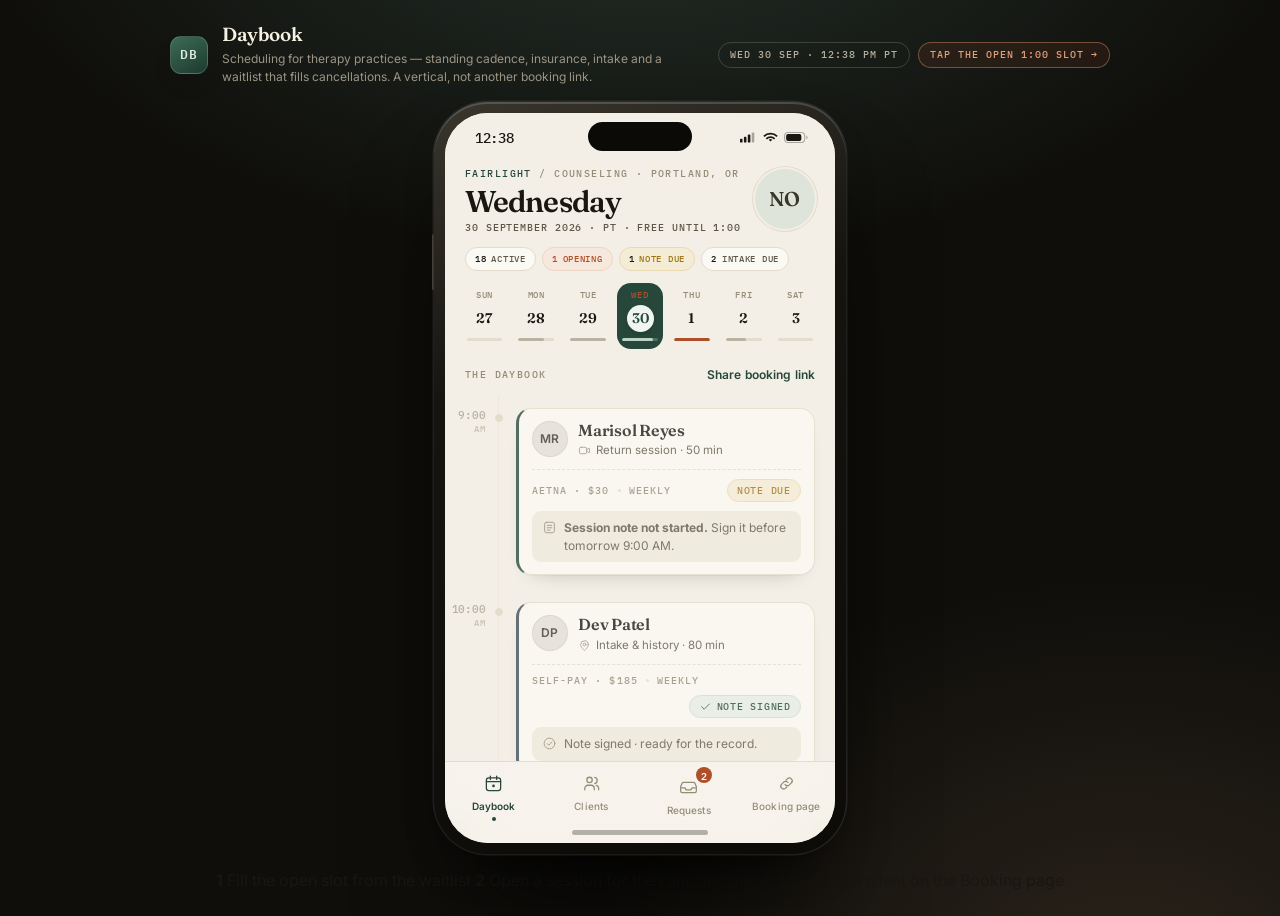
==== index.html @ b513151e "Daybook — appointment scheduling for therapy practices Vertical scheduling app for a single therapy " ====
<!DOCTYPE html>
<html lang="en">
<head>
<meta charset="utf-8">
<meta name="viewport" content="width=device-width, initial-scale=1, viewport-fit=cover">
<meta name="description" content="Daybook — appointment scheduling built for therapy practices. Standing cadence, insurance verification, intake forms and waitlist filling, not a generic booking link.">
<meta name="theme-color" content="#12110D">
<title>Daybook — scheduling for therapy practices</title>
<link rel="preconnect" href="https://fonts.googleapis.com">
<link rel="preconnect" href="https://fonts.gstatic.com" crossorigin>
<link href="https://fonts.googleapis.com/css2?family=Fraunces:ital,opsz,wght@0,9..144,400..700;1,9..144,400..600&family=Inter:wght@400;500;600&family=IBM+Plex+Mono:wght@400;500&display=swap" rel="stylesheet">
<link rel="stylesheet" href="css/styles.css?v=1">
</head>
<body>

<main class="stage">

  <header class="stage-head">
    <div class="brand">
      <div class="stage-mark">DB</div>
      <div class="brand-t">
        <b>Daybook</b>
        <em>Scheduling for therapy practices — standing cadence, insurance, intake and a waitlist that fills cancellations. A vertical, not another booking link.</em>
      </div>
    </div>
    <div class="stage-links">
      <span class="stage-tag">Wed 30 Sep · 12:38 PM PT</span>
      <span class="stage-tag stage-tag--accent">Tap the open 1:00 slot →</span>
    </div>
  </header>

  <div class="phone-wrap">
    <div class="phone">
      <div class="phone-screen">

        <div class="statusbar">
          <span class="sb-time">12:38</span>
          <span class="sb-notch" aria-hidden="true"></span>
          <span class="sb-icons" aria-hidden="true">
            <svg viewBox="0 0 20 12" width="17" height="11"><rect x="0" y="7.5" width="3" height="4.5" rx="1"/><rect x="4.6" y="5.2" width="3" height="6.8" rx="1"/><rect x="9.2" y="2.6" width="3" height="9.4" rx="1"/><rect x="13.8" y="0" width="3" height="12" rx="1" opacity=".35"/></svg>
            <svg viewBox="0 0 16 12" width="15" height="11"><path d="M8 10.4 6.1 8.5a2.7 2.7 0 0 1 3.8 0zM8 6.6a5.3 5.3 0 0 0-3.8 1.6L2.8 6.8a7.4 7.4 0 0 1 10.4 0l-1.4 1.4A5.3 5.3 0 0 0 8 6.6M8 2.8a9.1 9.1 0 0 0-6.5 2.7L.1 4.1a11.2 11.2 0 0 1 15.8 0l-1.4 1.4A9.1 9.1 0 0 0 8 2.8"/></svg>
            <svg viewBox="0 0 27 12" width="25" height="11"><rect x="0.5" y="0.5" width="22" height="11" rx="3.4" fill="none" stroke="currentColor" stroke-opacity=".4"/><rect x="2.2" y="2.2" width="16.6" height="7.6" rx="2.1"/><path d="M24.4 4.2v3.6a2 2 0 0 0 0-3.6" opacity=".45"/></svg>
          </span>
        </div>

        <div class="viewport" id="viewport" aria-live="polite"></div>

        <nav class="tabbar" id="tabbar" aria-label="Main">
          <button class="tab" data-tab="today" type="button">
            <span class="tab-ic"></span><span class="tab-lb">Daybook</span><span class="tab-dot"></span>
          </button>
          <button class="tab" data-tab="clients" type="button">
            <span class="tab-ic"></span><span class="tab-lb">Clients</span><span class="tab-dot"></span>
          </button>
          <button class="tab" data-tab="requests" type="button">
            <span class="tab-ic"></span><span class="tab-lb">Requests</span><span class="tab-badge">2</span>
          </button>
          <button class="tab" data-tab="booking" type="button">
            <span class="tab-ic"></span><span class="tab-lb">Booking page</span><span class="tab-dot"></span>
          </button>
        </nav>

        <div class="sheet-layer" id="sheetLayer" hidden>
          <div class="scrim" data-act="close-sheet"></div>
          <div class="sheet" id="sheet" role="dialog" aria-modal="true"></div>
        </div>

        <div class="toast" id="toast" hidden></div>
        <div class="home-indicator" aria-hidden="true"></div>

      </div>
    </div>
  </div>

  <footer class="stage-foot">
    <span class="foot-hint"><b>1</b> Fill the open slot from the waitlist</span>
    <span class="foot-hint"><b>2</b> Open a session for the clinical context</span>
    <span class="foot-hint"><b>3</b> Book as a client on the Booking page</span>
  </footer>

</main>

<script src="js/ui.js?v=1"></script>
<script src="js/data.js?v=1"></script>
<script src="js/screens-schedule.js?v=1"></script>
<script src="js/screens-people.js?v=1"></script>
<script src="js/screens-booking.js?v=1"></script>
<script src="js/app.js?v=1"></script>
</body>
</html>
---- css/styles.css ----
/* ============================================================
   DAYBOOK — scheduling for therapy practices
   Design system: warm paper, ink, pine, clay.
   ============================================================ */

/* ---------- 1. tokens ---------- */
:root{
  --paper:#F3EFE6;
  --paper-2:#EEE9DD;
  --card:#FBF9F4;
  --card-2:#F7F4EC;
  --ink:#191712;
  --ink-2:#5C5747;
  --ink-3:#948C77;
  --line:#E3DCCC;
  --line-2:#EDE8DB;

  --pine:#26473A;
  --pine-2:#35604D;
  --pine-soft:#E5EDE7;
  --clay:#AF4F2A;
  --clay-soft:#F7E8DE;
  --gold:#9E7519;
  --gold-soft:#F5ECD5;
  --rose:#8E3A3A;
  --rose-soft:#F6E5E1;
  --slate:#3C4C57;
  --slate-soft:#E6EAEC;

  --f-display:'Fraunces','Iowan Old Style',Georgia,'Times New Roman',serif;
  --f-ui:'Inter',-apple-system,BlinkMacSystemFont,'Segoe UI',Roboto,sans-serif;
  --f-mono:'IBM Plex Mono',ui-monospace,SFMono-Regular,Menlo,monospace;

  --sh-card:0 1px 0 rgba(25,23,18,.03), 0 10px 22px -18px rgba(25,23,18,.55);
  --sh-pop:0 18px 44px -20px rgba(15,14,10,.55);
  --easing:cubic-bezier(.32,.72,0,1);
}

*,*::before,*::after{box-sizing:border-box}
html,body{margin:0;padding:0}
body{
  font-family:var(--f-ui);
  background:
    radial-gradient(1100px 620px at 50% -14%, #243029 0%, rgba(36,48,41,0) 62%),
    radial-gradient(900px 700px at 88% 108%, #2a231a 0%, rgba(42,35,26,0) 60%),
    #0F0E0B;
  color:var(--ink);
  -webkit-font-smoothing:antialiased;
  text-rendering:optimizeLegibility;
}
button{font-family:inherit;border:0;background:none;padding:0;color:inherit;cursor:pointer}
input,textarea,select{font-family:inherit;color:inherit}
h1,h2,h3,h4,p{margin:0}
ul{margin:0;padding:0;list-style:none}
::selection{background:rgba(38,71,58,.2)}

/* ---------- 2. stage & device ---------- */
.stage{
  min-height:100vh;
  display:flex;flex-direction:column;align-items:center;
  gap:16px;padding:24px 20px 26px;
}
.stage-head{
  width:100%;max-width:940px;display:flex;align-items:center;
  justify-content:space-between;gap:24px;color:#EDE6D6;
}
.brand{display:flex;align-items:center;gap:14px;min-width:0}
.stage-mark{
  width:38px;height:38px;flex:0 0 38px;border-radius:11px;
  background:linear-gradient(150deg,#3C6B57,#1D3A2E);
  border:1px solid rgba(255,255,255,.14);
  display:grid;place-items:center;
  font:600 13px/1 var(--f-mono);letter-spacing:.06em;color:#DCEAE1;
  box-shadow:0 12px 26px -14px rgba(0,0,0,.9);
}
.brand-t{min-width:0}
.brand-t b{
  display:block;font:600 19px/1.15 var(--f-display);letter-spacing:-.02em;
  font-variation-settings:'SOFT' 0,'WONK' 1;color:#F7F1E2;
}
.brand-t em{
  display:block;margin-top:4px;font:400 12px/1.5 var(--f-ui);font-style:normal;
  color:#9C9585;max-width:600px;
}
.stage-links{display:flex;gap:8px;flex-wrap:wrap;justify-content:flex-end;flex:0 0 auto}
.stage-tag{
  font:500 10px/1 var(--f-mono);letter-spacing:.1em;text-transform:uppercase;
  padding:7px 11px;border-radius:999px;border:1px solid rgba(237,230,214,.18);color:#B7AF9E;
}
.stage-tag--accent{border-color:rgba(214,142,96,.45);color:#E0A07A;background:rgba(175,79,42,.12)}

.phone-wrap{display:flex;justify-content:center}
.phone{
  --h:clamp(480px, calc(100dvh - 148px), 858px);
  width:412px;height:var(--h);
  padding:11px;border-radius:54px;
  background:linear-gradient(160deg,#3A362E 0%,#15140F 34%,#0C0B08 100%);
  box-shadow:
    0 0 0 1.5px rgba(255,255,255,.09),
    0 2px 0 rgba(255,255,255,.16) inset,
    0 70px 120px -46px rgba(0,0,0,.95),
    0 26px 50px -30px rgba(0,0,0,.8);
  position:relative;
}
.phone::after{
  content:"";position:absolute;left:-2px;top:132px;width:3px;height:56px;
  border-radius:3px;background:linear-gradient(90deg,#4A463C,#211F19);
}
.phone-screen{
  position:relative;width:100%;height:100%;
  border-radius:43px;overflow:hidden;
  background:var(--paper);
  display:flex;flex-direction:column;
  isolation:isolate;
}

/* status bar */
.statusbar{
  position:relative;height:46px;flex:0 0 46px;
  display:flex;align-items:center;justify-content:space-between;
  padding:0 26px 0 30px;background:var(--paper);z-index:40;
}
.sb-time{font:500 14px/1 var(--f-mono);letter-spacing:-.02em;color:var(--ink);padding-top:4px}
.sb-notch{position:absolute;top:9px;left:50%;transform:translateX(-50%);width:104px;height:29px;border-radius:999px;background:#0B0A07}
.sb-icons{display:flex;align-items:center;gap:6px;padding-top:4px;color:var(--ink)}
.sb-icons svg{fill:currentColor}

.home-indicator{
  position:absolute;bottom:8px;left:50%;transform:translateX(-50%);
  width:136px;height:5px;border-radius:99px;background:rgba(25,23,18,.3);z-index:70;pointer-events:none;
}

/* ---------- 3. screen system ---------- */
.viewport{position:relative;flex:1;overflow:hidden;background:var(--paper)}
.screen{
  position:absolute;inset:0;display:flex;flex-direction:column;
  background:var(--paper);
  transition:transform .44s var(--easing), opacity .44s var(--easing);
  will-change:transform;
}
.screen::after{
  content:"";position:absolute;inset:0;background:#121009;opacity:0;
  transition:opacity .44s var(--easing);pointer-events:none;
}
.screen.is-entering{transform:translateX(100%)}
.screen.is-behind{transform:translateX(-24%)}
.screen.is-behind::after{opacity:.16}
.screen.is-leaving{transform:translateX(100%)}
.screen.is-tabin{animation:tabIn .34s var(--easing) both}
@keyframes tabIn{from{opacity:0;transform:translateY(9px) scale(.994)}to{opacity:1;transform:none}}

.scr-body{
  flex:1;overflow-y:auto;overflow-x:hidden;
  -webkit-overflow-scrolling:touch;scrollbar-width:none;
  padding-bottom:26px;
}
.scr-body::-webkit-scrollbar{display:none}

/* top bars */
.scr-nav{
  flex:0 0 auto;height:50px;display:flex;align-items:center;gap:2px;
  padding:0 14px 0 6px;background:var(--paper);border-bottom:1px solid transparent;z-index:12;
}
.scr-nav.is-ruled{border-bottom-color:var(--line-2)}
.back-btn{display:flex;align-items:center;gap:3px;height:38px;padding:0 8px 0 4px;border-radius:10px;color:var(--pine);font-size:14.5px;font-weight:500}
.back-btn:active{background:rgba(38,71,58,.08)}
.scr-nav h2{font:600 15px/1 var(--f-display);letter-spacing:-.01em}
.scr-nav .nav-actions{margin-left:auto}
.nav-actions{display:flex;gap:6px;align-items:center;flex:0 0 auto}
.icon-btn{
  width:34px;height:34px;border-radius:11px;display:grid;place-items:center;
  background:var(--card);border:1px solid var(--line);color:var(--ink-2);
}
.icon-btn:active{transform:scale(.94);background:var(--paper-2)}

.scr-topbar{
  flex:0 0 auto;padding:8px 20px 12px;background:var(--paper);
  display:flex;align-items:flex-end;justify-content:space-between;gap:10px;z-index:12;
}
.scr-topbar h2{font:600 27px/1.05 var(--f-display);letter-spacing:-.025em}
.scr-topbar .sub{margin-top:5px;font:500 10px/1 var(--f-mono);letter-spacing:.13em;text-transform:uppercase;color:var(--ink-3)}

/* ---------- 4. primitives ---------- */
.ic{width:19px;height:19px;flex:0 0 auto;display:block}
.ic-sm{width:15px;height:15px}
.ic-xs{width:13px;height:13px}
.ic-lg{width:24px;height:24px}

.micro{font:500 9.5px/1.4 var(--f-mono);letter-spacing:.11em;text-transform:uppercase;color:var(--ink-3)}
.label{font:500 10px/1 var(--f-mono);letter-spacing:.14em;text-transform:uppercase;color:var(--ink-3)}
.muted{color:var(--ink-2)}
.tnum{font-variant-numeric:tabular-nums}
.sec-head{
  display:flex;align-items:center;justify-content:space-between;gap:10px;
  padding:18px 20px 8px;
}
.sec-head .link{font:600 12px/1 var(--f-ui);color:var(--pine);letter-spacing:.01em}
.rule{height:1px;background:var(--line-2);margin:0 20px}

.chip{
  display:inline-flex;align-items:center;gap:5px;height:23px;padding:0 9px;
  border-radius:999px;border:1px solid var(--line);background:var(--card);
  font:500 9.5px/1 var(--f-mono);letter-spacing:.08em;text-transform:uppercase;color:var(--ink-2);
  white-space:nowrap;
}
.chip--ok{background:var(--pine-soft);border-color:#CFDDD3;color:var(--pine)}
.chip--warn{background:var(--gold-soft);border-color:#E8DAB1;color:var(--gold)}
.chip--alert{background:var(--clay-soft);border-color:#EED6C7;color:var(--clay)}
.chip--rose{background:var(--rose-soft);border-color:#EED3CE;color:var(--rose)}
.chip--live{background:var(--pine);border-color:var(--pine);color:#EAF3ED}
.chip .dot{width:5px;height:5px;border-radius:50%;background:currentColor}

.btn{
  display:inline-flex;align-items:center;justify-content:center;gap:7px;
  height:46px;padding:0 18px;border-radius:14px;
  font:600 14.5px/1 var(--f-ui);letter-spacing:-.005em;
  transition:transform .16s ease, background .18s ease, box-shadow .18s ease;
}
.btn:active{transform:scale(.975)}
.btn--primary{background:var(--pine);color:#F2F6F3;box-shadow:0 10px 22px -14px rgba(38,71,58,.9), inset 0 1px 0 rgba(255,255,255,.13)}
.btn--primary:active{background:#1F3B30}
.btn--clay{background:var(--clay);color:#FCF1EA;box-shadow:0 10px 22px -14px rgba(175,79,42,.9)}
.btn--soft{background:var(--card);color:var(--ink);border:1px solid var(--line);box-shadow:var(--sh-card)}
.btn--ghost{background:transparent;color:var(--pine);border:1px solid #CDD8CF}
.btn--quiet{background:var(--paper-2);color:var(--ink-2)}
.btn--sm{height:38px;padding:0 14px;border-radius:11px;font-size:13px}
.btn--xs{height:32px;padding:0 12px;border-radius:9px;font-size:12px;letter-spacing:0}
.btn--block{display:flex;width:100%}
.btn[disabled]{opacity:.42;pointer-events:none}
.btn .spin{width:15px;height:15px;border-radius:50%;border:2px solid rgba(255,255,255,.35);border-top-color:#fff;animation:spin .7s linear infinite}
@keyframes spin{to{transform:rotate(360deg)}}

.ava{
  flex:0 0 auto;display:grid;place-items:center;border-radius:50%;
  width:36px;height:36px;background:var(--tone,#E4E0D2);color:#3A362A;
  font:600 12px/1 var(--f-ui);letter-spacing:.02em;
  box-shadow:inset 0 0 0 1px rgba(25,23,18,.07);
}
.ava--sm{width:30px;height:30px;font-size:10.5px}
.ava--lg{width:60px;height:60px;font-size:20px;font-family:var(--f-display);font-weight:600}
.ava--xl{width:74px;height:74px;font-size:25px;font-family:var(--f-display);font-weight:600}

.group{
  background:var(--card);border:1px solid var(--line);border-radius:17px;
  overflow:hidden;box-shadow:var(--sh-card);
}
.group--inset{margin:0 20px}
.grow{
  display:flex;align-items:center;gap:12px;padding:13px 15px;min-height:52px;
  border-top:1px solid var(--line-2);text-align:left;width:100%;
}
.grow:first-child{border-top:0}
.grow .gk{font-size:13.5px;color:var(--ink-2);flex:1}
.grow .gv{font-size:13.5px;font-weight:500;color:var(--ink);text-align:right}
.grow .gv .s{display:block;font:400 11px/1.5 var(--f-ui);color:var(--ink-3);font-weight:400}
.grow:active{background:var(--paper-2)}
.grow .chev{color:var(--ink-3)}

.statgrid{display:grid;grid-template-columns:repeat(4,1fr);gap:1px;background:var(--line-2);border:1px solid var(--line);border-radius:15px;overflow:hidden;margin:0 20px}
.stat{background:var(--card);padding:11px 9px 12px;text-align:center}
.stat .k{font:500 8.5px/1 var(--f-mono);letter-spacing:.1em;text-transform:uppercase;color:var(--ink-3)}
.stat .v{margin-top:7px;font:600 15.5px/1.1 var(--f-display);letter-spacing:-.01em}
.stat .v small{font-size:11px;font-family:var(--f-ui);font-weight:500;color:var(--ink-2)}

.flag{
  display:flex;gap:9px;align-items:flex-start;padding:11px 13px;border-radius:13px;
  font-size:12.5px;line-height:1.45;margin:0 20px 8px;
}
.flag b{font-weight:600}
.flag .ic{margin-top:1px}
.flag--rose{background:var(--rose-soft);color:#6F2E2E;border:1px solid #EED3CE}
.flag--clay{background:var(--clay-soft);color:#7E3A1F;border:1px solid #EFD9CB}
.flag--gold{background:var(--gold-soft);color:#6F5211;border:1px solid #EADFBB}
.flag--pine{background:var(--pine-soft);color:#22412F;border:1px solid #D0DED4}
.flag--slate{background:var(--slate-soft);color:#33424C;border:1px solid #D6DEE2}

.tag{
  display:inline-flex;align-items:center;height:26px;padding:0 11px;border-radius:8px;
  background:var(--paper-2);border:1px solid var(--line-2);
  font-size:12px;color:var(--ink-2);font-weight:500;
}
.tags{display:flex;flex-wrap:wrap;gap:7px;padding:0 20px}

.seg{display:flex;gap:3px;padding:3px;background:var(--paper-2);border:1px solid var(--line);border-radius:13px;margin:0 20px}
.seg button{
  flex:1;height:33px;border-radius:10px;font-size:12.5px;font-weight:600;color:var(--ink-3);
  transition:all .2s ease;display:flex;align-items:center;justify-content:center;gap:6px;
}
.seg button.on{background:var(--card);color:var(--ink);box-shadow:0 2px 6px -3px rgba(25,23,18,.35)}
.seg .n{font:500 9.5px/1 var(--f-mono);opacity:.7}

.filters{display:flex;gap:7px;padding:14px 20px 4px;overflow-x:auto;scrollbar-width:none}
.filters::-webkit-scrollbar{display:none}
.fchip{
  flex:0 0 auto;height:32px;padding:0 13px;border-radius:999px;
  border:1px solid var(--line);background:var(--card);
  font-size:12.5px;font-weight:500;color:var(--ink-2);display:flex;align-items:center;gap:6px;
  transition:all .18s ease;
}
.fchip .n{font:500 9.5px/1 var(--f-mono);color:var(--ink-3)}
.fchip.on{background:var(--pine);border-color:var(--pine);color:#EEF4F0;box-shadow:0 8px 16px -12px rgba(38,71,58,.9)}
.fchip.on .n{color:rgba(238,244,240,.72)}

.stg{animation:riseIn .55s cubic-bezier(.2,.72,.3,1) both;animation-delay:calc(var(--i,0) * 55ms)}
@keyframes riseIn{from{opacity:0;transform:translateY(12px)}to{opacity:1;transform:none}}

.empty{padding:40px 34px;text-align:center;color:var(--ink-3)}
.empty .ic{width:26px;height:26px;margin:0 auto 12px;color:var(--line)}
.empty p{font-size:13px;line-height:1.6}

/* ---------- 5. today ---------- */
.sticky-top{position:sticky;top:0;z-index:9;background:linear-gradient(var(--paper) 76%, rgba(243,239,230,0));padding-bottom:6px}
.mast{padding:10px 20px 2px;display:flex;align-items:flex-start;justify-content:space-between;gap:12px}
.mast-practice{font:500 9.5px/1 var(--f-mono);letter-spacing:.15em;text-transform:uppercase;color:var(--ink-3)}
.mast-practice b{color:var(--pine);font-weight:500}
.mast h1{
  margin-top:8px;font:600 30px/1 var(--f-display);letter-spacing:-.03em;
  font-variation-settings:'SOFT' 0,'WONK' 1;
}
.mast .date{margin-top:6px;font:500 10px/1 var(--f-mono);letter-spacing:.09em;color:var(--ink-2);text-transform:uppercase}
.mast-right{display:flex;flex-direction:column;align-items:flex-end;gap:9px}
.mast-right .ava{box-shadow:0 0 0 2px var(--paper),0 0 0 3px var(--line)}

.metrics{display:flex;gap:6px;padding:12px 20px 0;flex-wrap:wrap}
.metric{
  display:flex;align-items:center;gap:5px;height:24px;padding:0 9px;border-radius:999px;
  background:var(--card);border:1px solid var(--line);
  font:500 9px/1 var(--f-mono);letter-spacing:.08em;text-transform:uppercase;color:var(--ink-2);
}
.metric b{font-weight:500;color:var(--ink)}
.metric--open{background:var(--clay-soft);border-color:#EED6C7;color:var(--clay)}
.metric--open b{color:var(--clay)}
.metric--due{background:var(--gold-soft);border-color:#E8DAB1;color:var(--gold)}

.week{display:flex;gap:5px;padding:12px 16px 2px}
.day{
  flex:1;display:flex;flex-direction:column;align-items:center;gap:6px;
  padding:7px 0 8px;border-radius:14px;transition:background .2s ease;
}
.day .dw{font:500 9px/1 var(--f-mono);letter-spacing:.08em;color:var(--ink-3);text-transform:uppercase}
.day .dn{
  width:27px;height:27px;border-radius:50%;display:grid;place-items:center;
  font:600 14px/1 var(--f-display);color:var(--ink);
}
.day .load{width:76%;height:3px;border-radius:9px;background:var(--line);overflow:hidden}
.day .load i{display:block;height:100%;border-radius:9px;background:#B9B2A0}
.day.on{background:var(--pine)}
.day.on .dw{color:rgba(232,241,236,.68)}
.day.on .dn{background:#F0F5F1;color:var(--pine);box-shadow:0 4px 10px -6px rgba(0,0,0,.6)}
.day.on .load{background:rgba(255,255,255,.2)}
.day.on .load i{background:#BBD3C4}
.day.today .dw{color:var(--clay)}
.day.today:not(.on) .dn{color:var(--clay)}
.day.full .load i{background:var(--clay)}

.tl{padding:6px 0 0}
.tl-row{display:grid;grid-template-columns:53px 1fr}
.tl-t{
  padding:14px 12px 0 0;text-align:right;
  font:500 11px/1.1 var(--f-mono);color:var(--ink-3);letter-spacing:-.01em;
  font-variant-numeric:tabular-nums;
}
.tl-t .mer{display:block;font-size:8.5px;letter-spacing:.1em;opacity:.72;margin-top:3px}
.tl-c{
  position:relative;padding:13px 20px 0 17px;border-left:1px solid var(--line-2);
}
.tl-c::before{
  content:"";position:absolute;left:-4.5px;top:19px;width:8px;height:8px;border-radius:50%;
  background:var(--paper);border:1.5px solid var(--line);
}
.tl-row.is-past .tl-c::before{background:var(--line)}
.tl-row.is-past .tl-t{opacity:.62}

.tl-row.is-now{position:relative}
.tl-row.is-now .tl-c{border-left-color:#E2C3B1;padding-top:14px}
.tl-row.is-now .tl-c::before{
  left:-5.5px;top:16px;width:10px;height:10px;background:var(--clay);border-color:var(--clay);
  animation:nowPulse 2.4s ease-out infinite;
}
@keyframes nowPulse{0%{box-shadow:0 0 0 0 rgba(175,79,42,.55)}70%{box-shadow:0 0 0 8px rgba(175,79,42,0)}100%{box-shadow:0 0 0 0 rgba(175,79,42,0)}}
.nowline{display:flex;align-items:center;gap:8px;margin-bottom:12px}
.nowline .nl{font:500 9.5px/1 var(--f-mono);letter-spacing:.14em;color:var(--clay)}
.nowline .bar{flex:1;height:1.5px;background:linear-gradient(90deg,#E2C3B1,rgba(226,195,177,.15));border-radius:2px}

/* session card */
.scard{
  position:relative;display:block;width:100%;text-align:left;
  background:var(--card);border:1px solid var(--line);border-left:3px solid var(--edge,var(--pine));
  border-radius:15px;padding:12px 13px 12px 13px;box-shadow:var(--sh-card);
  transition:transform .18s ease, box-shadow .18s ease;
  margin-bottom:14px;
}
.scard:active{transform:scale(.985);box-shadow:0 6px 16px -14px rgba(25,23,18,.7)}
.scard-top{display:flex;align-items:flex-start;gap:10px}
.scard-id{flex:1;min-width:0}
.scard-id h4{font:600 16px/1.15 var(--f-display);letter-spacing:-.015em}
.scard-id p{margin-top:4px;font-size:11.5px;color:var(--ink-2);line-height:1.35;display:flex;align-items:center;gap:5px}
.scard-id p .ic{color:var(--ink-3);flex:0 0 auto}
.scard-foot{
  display:flex;align-items:center;gap:8px;flex-wrap:wrap;
  margin-top:11px;padding-top:9px;border-top:1px dashed var(--line);
}
.scard-foot .sep{width:3px;height:3px;border-radius:50%;background:var(--line)}
.scard-note{
  display:flex;gap:7px;align-items:flex-start;margin-top:9px;padding:8px 10px;
  background:var(--paper-2);border-radius:9px;
  font-size:12px;line-height:1.45;color:var(--ink-2);
}
.scard-note .ic{color:var(--ink-3);margin-top:1px}
.scard.is-done{opacity:.78}
.scard.is-done .ava{filter:saturate(.55)}
.scard.is-live{border-left-color:var(--pine);background:linear-gradient(180deg,#F1F6F2,var(--card) 46%)}
.scard.is-noshow{border-left-color:var(--clay);background:var(--clay-soft)}

.blockrow{
  display:flex;align-items:center;gap:9px;padding:9px 13px;border-radius:12px;
  background:repeating-linear-gradient(-45deg,var(--paper-2),var(--paper-2) 7px,#E9E3D5 7px,#E9E3D5 8px);
  border:1px solid var(--line-2);color:var(--ink-2);margin-bottom:14px;
}
.blockrow .ic{color:var(--ink-3)}
.blockrow span{font-size:12px}
.blockrow .micro{margin-left:auto}

/* open slot */
.slot{
  position:relative;width:100%;text-align:left;border-radius:15px;margin-bottom:14px;
  border:1.6px dashed #DDBBA6;background:linear-gradient(180deg,#FBF1EA,#F8EDE5);
  padding:13px 14px 14px;transition:transform .18s ease;
}
.slot:active{transform:scale(.985)}
.slot-h{display:flex;align-items:center;justify-content:space-between;gap:10px}
.slot-h .t{font:600 17px/1 var(--f-display);letter-spacing:-.02em;color:var(--clay)}
.slot-h .micro{color:#B07A5C}
.slot-meta{margin-top:6px;font-size:11.5px;color:var(--ink-2)}
.slot-cta{
  margin-top:11px;display:flex;align-items:center;gap:8px;width:100%;height:40px;
  border-radius:11px;background:var(--clay);color:#FCF1EA;justify-content:center;
  font:600 13px/1 var(--f-ui);
}
.slot-cta:active{transform:scale(.985);background:#9C471F}
.slot-cta .n{
  font:500 9.5px/1 var(--f-mono);background:rgba(255,255,255,.22);
  padding:4px 6px;border-radius:6px;letter-spacing:.06em;
}
.slot--filled{border-style:solid;border-color:#CFDDD3;background:var(--pine-soft)}
.just-filled{animation:fillFlash 1.15s cubic-bezier(.2,.8,.3,1) both}
@keyframes fillFlash{
  0%{background:#F7E8DE;transform:scale(.97)}
  38%{transform:scale(1.014)}
  100%{background:#E5EDE7}
}
.stamp{
  position:absolute;right:11px;top:11px;
  font:500 9px/1 var(--f-mono);letter-spacing:.12em;text-transform:uppercase;
  color:var(--pine);border:1.5px solid var(--pine);border-radius:7px;padding:5px 7px;
  transform:rotate(-9deg);animation:stampIn .5s .25s cubic-bezier(.2,1.5,.4,1) both;
}
@keyframes stampIn{from{opacity:0;transform:rotate(-24deg) scale(1.7)}to{opacity:1;transform:rotate(-9deg) scale(1)}}

.dayfoot{margin:8px 20px 0;padding:14px 0 4px;border-top:1px solid var(--line-2);display:flex;flex-direction:column;gap:9px}
.dayfoot .r{display:flex;align-items:center;gap:9px;font-size:12px;color:var(--ink-2)}
.dayfoot .r .ic{color:var(--ink-3)}
.dayfoot .r b{font-weight:600;color:var(--ink)}

/* ---------- 6. detail screens ---------- */
.dhead{padding:6px 20px 18px;display:flex;gap:15px;align-items:center}
.dhead .who h3{font:600 24px/1.05 var(--f-display);letter-spacing:-.025em}
.dhead .who .sub{margin-top:6px;font-size:12.5px;color:var(--ink-2)}
.dhead .who .pron{font:500 9.5px/1 var(--f-mono);letter-spacing:.1em;color:var(--ink-3);text-transform:uppercase}

.prepcard{
  margin:2px 20px 16px;padding:14px 15px;border-radius:15px;
  background:linear-gradient(160deg,#F6F1E2,#F2ECDB);border:1px solid #E7DFC9;
  box-shadow:var(--sh-card);
}
.prepcard .label{color:#9A8E63}
.prepcard p{margin-top:9px;font:italic 400 14.5px/1.5 var(--f-display);color:#4A452F;letter-spacing:-.005em}
.prepcard .by{margin-top:10px;font:500 9.5px/1 var(--f-mono);letter-spacing:.1em;text-transform:uppercase;color:#A99C6F}

.docrow .st{display:flex;align-items:center;gap:7px;font-size:12.5px;font-weight:500}
.docrow .st.ok{color:var(--pine)}
.docrow .st.due{color:var(--clay)}
.docrow .st.wait{color:var(--gold)}

.hist{padding:0 20px}
.hist li{display:flex;gap:12px;padding:11px 0;border-top:1px solid var(--line-2)}
.hist li:first-child{border-top:0}
.hist .hd{font:500 10.5px/1.4 var(--f-mono);color:var(--ink-3);width:52px;flex:0 0 52px;padding-top:2px;letter-spacing:.03em}
.hist .bd p{font-size:13px;line-height:1.5;color:var(--ink)}
.hist .bd .m{margin-top:4px;font-size:11.5px;color:var(--ink-3)}

.notebox{margin:0 20px;border:1px solid var(--line);border-radius:15px;background:var(--card);overflow:hidden;box-shadow:var(--sh-card)}
.notebox .nf{padding:12px 14px;border-top:1px solid var(--line-2)}
.notebox .nf:first-child{border-top:0}
.notebox .nf .label{margin-bottom:7px;display:block}
.notebox .nf textarea{
  width:100%;border:0;background:transparent;resize:none;font:400 13px/1.55 var(--f-ui);
  color:var(--ink);outline:none;min-height:44px;
}
.notebox .nf textarea::placeholder{color:#B3AC98}
.notestate{display:flex;align-items:center;gap:8px;padding:11px 15px;background:var(--pine-soft);border-top:1px solid #D5E1D8;font-size:12.5px;color:var(--pine);font-weight:500}

.actionbar{display:flex;gap:9px;padding:18px 20px 4px}
.actionbar .btn{flex:1}
.stack-actions{display:flex;flex-direction:column;gap:9px;padding:16px 20px 6px}

/* ---------- 7. lists / requests / waitlist ---------- */
.listrow{
  display:flex;align-items:center;gap:12px;width:100%;text-align:left;
  padding:12px 15px;border-top:1px solid var(--line-2);background:transparent;
}
.listrow:first-child{border-top:0}
.listrow:active{background:var(--paper-2)}
.listrow .lmain{flex:1;min-width:0}
.listrow .lmain h4{font:600 15.5px/1.2 var(--f-display);letter-spacing:-.015em}
.listrow .lmain p{margin-top:4px;font-size:11.5px;color:var(--ink-2);line-height:1.4;white-space:nowrap;overflow:hidden;text-overflow:ellipsis}
.listrow .lside{display:flex;flex-direction:column;align-items:flex-end;gap:6px;flex:0 0 auto}
.listrow .lside .d{font:500 10.5px/1 var(--f-mono);color:var(--ink-3);letter-spacing:.04em}
.sdot{width:7px;height:7px;border-radius:50%;background:var(--line);box-shadow:0 0 0 3px var(--card)}
.sdot--pine{background:#4E7F68}
.sdot--clay{background:var(--clay)}
.sdot--gold{background:var(--gold)}
.sdot--rose{background:var(--rose)}
.sdot--grey{background:#B4AD9A}

.reqcard{
  margin:0 20px 13px;background:var(--card);border:1px solid var(--line);border-radius:17px;
  padding:14px;box-shadow:var(--sh-card);
}
.reqcard .rh{display:flex;gap:11px;align-items:flex-start}
.reqcard .rh .who{flex:1;min-width:0}
.reqcard .rh h4{font:600 16.5px/1.15 var(--f-display);letter-spacing:-.02em}
.reqcard .rh .kind{margin-top:5px;font:500 9.5px/1.4 var(--f-mono);letter-spacing:.1em;text-transform:uppercase;color:var(--ink-3)}
.reqcard .ask{
  margin-top:12px;padding:11px 12px;border-radius:12px;background:var(--paper-2);
  border:1px solid var(--line-2);font-size:13px;line-height:1.45;color:var(--ink);
}
.reqcard .ask b{font-weight:600}
.reqcard .facts{display:flex;flex-wrap:wrap;gap:6px;margin-top:11px}
.reqcard .ractions{display:flex;gap:8px;margin-top:13px}
.reqcard .ractions .btn{flex:1}
.reqcard.is-done{background:var(--pine-soft);border-color:#CFDDD3}
.reqcard.is-sent{background:var(--gold-soft);border-color:#E8DAB1}
.reqcard .doneline{display:flex;align-items:center;gap:9px;padding:6px 0 2px;font-size:13.5px;font-weight:600;color:var(--pine)}

.matchcard{
  position:relative;margin:0 20px 13px;background:var(--card);border:1px solid var(--line);
  border-radius:17px;padding:14px;box-shadow:var(--sh-card);
}
.matchcard.is-top{border-color:#CFDDD3;background:linear-gradient(170deg,#F1F6F2,var(--card) 55%)}
.matchcard.is-out{opacity:.6;background:repeating-linear-gradient(-45deg,var(--card-2),var(--card-2) 8px,#F1EDE2 8px,#F1EDE2 9px)}
.matchcard .mh{display:flex;align-items:center;gap:12px}
.score{
  width:46px;height:46px;flex:0 0 46px;border-radius:50%;display:grid;place-items:center;
  background:conic-gradient(var(--pine) calc(var(--p)*1%), #E4DECF 0);
  position:relative;
}
.score::before{content:"";position:absolute;inset:4.5px;border-radius:50%;background:var(--card)}
.score span{position:relative;font:600 13.5px/1 var(--f-display);color:var(--pine)}
.matchcard.is-out .score{background:conic-gradient(#B4AD9A calc(var(--p)*1%), #E4DECF 0)}
.matchcard.is-out .score span{color:var(--ink-3)}
.matchcard .mh .who{flex:1;min-width:0}
.matchcard .mh h4{font:600 16.5px/1.15 var(--f-display);letter-spacing:-.02em}
.matchcard .mh .sub{margin-top:4px;font-size:11.5px;color:var(--ink-2)}
.crit{display:flex;flex-direction:column;gap:6px;margin-top:12px}
.crit .c{display:flex;align-items:center;gap:8px;font-size:12.5px;color:var(--ink-2)}
.crit .c .bx{
  width:16px;height:16px;border-radius:5px;display:grid;place-items:center;flex:0 0 16px;
  background:var(--pine-soft);color:var(--pine);
}
.crit .c.no .bx{background:var(--rose-soft);color:var(--rose)}
.crit .c.no{color:var(--ink-3)}
.crit .c b{font-weight:500;color:var(--ink)}
.crit .c.no b{color:var(--ink-3);text-decoration:line-through;text-decoration-color:rgba(142,58,58,.4)}
.matchcard .mact{display:flex;gap:8px;margin-top:13px}
.matchcard .mact .btn{flex:1}
.notfit{margin-top:12px;font-size:12px;line-height:1.5;color:var(--ink-3);display:flex;gap:8px}

.fillbanner{
  margin:0 20px 14px;padding:14px;border-radius:17px;
  background:linear-gradient(150deg,#F7E8DE,#F4E2D6);border:1.6px dashed #DDBBA6;
}
.fillbanner .fh{display:flex;align-items:center;gap:9px}
.fillbanner .fh .ic{color:var(--clay)}
.fillbanner .fh h4{font:600 16px/1.15 var(--f-display);letter-spacing:-.02em;color:#7E3A1F}
.fillbanner p{margin-top:7px;font-size:12.5px;line-height:1.5;color:#8A5138}
.fillbanner .btn{margin-top:12px}

/* ---------- 8. booking page ---------- */
.previewbar{padding:8px 20px 12px;background:var(--paper)}
.previewpill{
  display:flex;align-items:center;justify-content:center;gap:7px;
  font:500 9px/1 var(--f-mono);letter-spacing:.15em;text-transform:uppercase;color:var(--ink-3);
  margin-bottom:11px;
}
.previewpill::before,.previewpill::after{content:"";flex:1;height:1px;background:var(--line-2)}
.urlbar{
  display:flex;align-items:center;gap:9px;height:40px;padding:0 6px 0 13px;
  background:var(--card);border:1px solid var(--line);border-radius:13px;box-shadow:var(--sh-card);
}
.urlbar .u{flex:1;display:flex;align-items:center;gap:7px;font:400 12.5px/1 var(--f-mono);color:var(--ink-2);letter-spacing:-.02em;min-width:0}
.urlbar .u .ic{color:var(--pine)}
.urlbar .u span{overflow:hidden;text-overflow:ellipsis;white-space:nowrap}
.urlbar .icon-btn{width:32px;height:32px;border-radius:9px;background:var(--paper-2)}

.bpage{margin:0 16px;background:#FFFDFA;border:1px solid var(--line);border-radius:20px;overflow:hidden;box-shadow:var(--sh-pop)}
.bhero{position:relative;height:112px;background:linear-gradient(140deg,#3B5C4C,#26473A 60%,#1B352B);overflow:hidden}
.bhero img{width:100%;height:100%;object-fit:cover;display:block;opacity:.92}
.bhero::after{content:"";position:absolute;inset:0;background:linear-gradient(180deg,rgba(12,20,16,.15),rgba(12,20,16,.72))}
.bhero .bh{position:absolute;left:16px;right:16px;bottom:13px;z-index:2;color:#F4F1E6}
.bhero .bh .k{font:500 9px/1 var(--f-mono);letter-spacing:.16em;text-transform:uppercase;opacity:.82}
.bhero .bh h3{margin-top:7px;font:600 22px/1.05 var(--f-display);letter-spacing:-.025em}
.bhero .bh .m{margin-top:5px;font-size:11.5px;opacity:.86}
.bbody{padding:16px 16px 18px}
.bstep{margin-bottom:20px}
.bstep:last-child{margin-bottom:0}
.bstep-h{display:flex;align-items:center;gap:9px;margin-bottom:11px}
.bstep-h .num{
  width:19px;height:19px;border-radius:50%;background:var(--ink);color:#FBF9F4;
  display:grid;place-items:center;font:600 10px/1 var(--f-mono);
}
.bstep-h .t{font:600 12.5px/1 var(--f-ui);letter-spacing:.01em}
.bstep-h .hint{margin-left:auto;font:500 9px/1 var(--f-mono);letter-spacing:.1em;text-transform:uppercase;color:var(--ink-3)}

.vtype{
  display:flex;align-items:flex-start;gap:11px;width:100%;text-align:left;
  padding:12px 13px;border:1.5px solid var(--line);border-radius:14px;background:#fff;
  margin-bottom:9px;transition:all .2s ease;
}
.vtype:active{transform:scale(.99)}
.vtype .radio{
  width:18px;height:18px;flex:0 0 18px;border-radius:50%;border:1.6px solid var(--line);
  margin-top:2px;display:grid;place-items:center;transition:all .2s ease;
}
.vtype .radio i{width:8px;height:8px;border-radius:50%;background:var(--pine);transform:scale(0);transition:transform .2s cubic-bezier(.2,1.6,.4,1)}
.vtype .vt{flex:1;min-width:0}
.vtype .vt h4{font-size:14px;font-weight:600;letter-spacing:-.01em}
.vtype .vt p{margin-top:4px;font-size:11.5px;color:var(--ink-2);line-height:1.4}
.vtype .pr{text-align:right;flex:0 0 auto}
.vtype .pr .p{font:600 15px/1 var(--f-display);letter-spacing:-.02em}
.vtype .pr .c{display:block;margin-top:5px;font:500 8.5px/1 var(--f-mono);letter-spacing:.08em;text-transform:uppercase;color:var(--ink-3)}
.vtype.on{border-color:var(--pine);background:#F7FAF7;box-shadow:0 8px 20px -16px rgba(38,71,58,.9)}
.vtype.on .radio{border-color:var(--pine)}
.vtype.on .radio i{transform:scale(1)}

.field{display:flex;gap:8px;align-items:center}
.carriers{display:flex;gap:6px;overflow-x:auto;scrollbar-width:none;padding-bottom:10px}
.carriers::-webkit-scrollbar{display:none}
.carrier{
  flex:0 0 auto;height:34px;padding:0 13px;border-radius:10px;border:1.5px solid var(--line);
  background:#fff;font-size:12.5px;font-weight:500;color:var(--ink-2);transition:all .18s ease;
}
.carrier.on{border-color:var(--pine);background:var(--pine-soft);color:var(--pine)}
.inp{
  flex:1;height:42px;border-radius:12px;border:1.5px solid var(--line);background:#fff;
  padding:0 13px;font:400 13.5px/1 var(--f-mono);letter-spacing:.06em;color:var(--ink);outline:none;
}
.inp:focus{border-color:var(--pine);box-shadow:0 0 0 3px rgba(38,71,58,.1)}
.verify{
  display:flex;align-items:center;gap:9px;margin-top:10px;padding:11px 12px;border-radius:12px;
  font-size:12.5px;line-height:1.45;background:var(--pine-soft);border:1px solid #D0DED4;color:#22412F;
}
.verify .ic{color:var(--pine);flex:0 0 auto}
.verify.pending{background:var(--gold-soft);border-color:#EADFBB;color:#6F5211}
.verify.pending .ic{color:var(--gold)}
.verify.unset{background:var(--paper-2);border-color:var(--line-2);color:var(--ink-2)}
.verify.unset .ic{color:var(--ink-3)}
.verify b{font-weight:600}

.daygroup{margin-bottom:12px}
.daygroup .dg-h{display:flex;align-items:baseline;justify-content:space-between;margin-bottom:8px}
.daygroup .dg-h .d{font:600 13.5px/1 var(--f-display);letter-spacing:-.01em}
.daygroup .dg-h .n{font:500 9px/1 var(--f-mono);letter-spacing:.1em;text-transform:uppercase;color:var(--ink-3)}
.slots{display:flex;flex-wrap:wrap;gap:7px}
.slotbtn{
  height:38px;padding:0 13px;border-radius:11px;border:1.5px solid var(--line);background:#fff;
  font:500 12.5px/1 var(--f-mono);letter-spacing:-.01em;color:var(--ink);
  display:flex;align-items:center;gap:7px;transition:all .18s ease;
}
.slotbtn .lo{width:5px;height:5px;border-radius:50%;background:#4E7F68}
.slotbtn.scarce .lo{background:var(--clay)}
.slotbtn.on{background:var(--pine);border-color:var(--pine);color:#F0F5F1;box-shadow:0 8px 16px -12px rgba(38,71,58,.9)}
.slotbtn.on .lo{background:#A9CCB8}
.slotbtn:active{transform:scale(.96)}
.standing{
  display:flex;align-items:center;gap:10px;padding:12px 13px;border-radius:13px;
  background:var(--pine-soft);border:1px solid #D0DED4;margin-bottom:12px;
}
.standing .ic{color:var(--pine)}
.standing .st{flex:1}
.standing .st b{display:block;font-size:13px;font-weight:600;color:#22412F}
.standing .st span{display:block;margin-top:3px;font-size:11.5px;color:#3D6450}
.limitnote{display:flex;gap:8px;margin-top:10px;font-size:11.5px;line-height:1.5;color:var(--ink-3)}
.limitnote .ic{flex:0 0 auto;margin-top:1px}

.qchips{display:flex;flex-wrap:wrap;gap:7px}
.qchip{
  height:34px;padding:0 13px;border-radius:999px;border:1.5px solid var(--line);background:#fff;
  font-size:12.5px;font-weight:500;color:var(--ink-2);transition:all .18s ease;
}
.qchip.on{border-color:var(--pine);background:var(--pine-soft);color:var(--pine)}
.qchip:active{transform:scale(.96)}
.radios{display:flex;gap:7px}
.radios .qchip{flex:1;justify-content:center;display:flex;align-items:center}

.policy{
  display:flex;gap:11px;align-items:flex-start;padding:13px;border-radius:14px;
  background:var(--clay-soft);border:1px solid #EFD9CB;cursor:pointer;
}
.policy .tick{
  width:20px;height:20px;flex:0 0 20px;border-radius:6px;border:1.6px solid #D3A98F;background:#fff;
  display:grid;place-items:center;color:#fff;transition:all .2s cubic-bezier(.2,1.5,.4,1);
}
.policy.on .tick{background:var(--clay);border-color:var(--clay)}
.policy .tick .ic{transform:scale(0);transition:transform .2s cubic-bezier(.2,1.6,.4,1)}
.policy.on .tick .ic{transform:scale(1)}
.policy p{font-size:12px;line-height:1.55;color:#7E3A1F}
.policy p b{font-weight:600}
.policy .em{display:block;margin-top:6px;font-size:11.5px;color:#9A5636}

.bfoot{
  padding:13px 16px 16px;border-top:1px solid var(--line);background:#FFFDFA;
  display:flex;align-items:center;gap:12px;
}
.bfoot .tot{flex:1}
.bfoot .tot .k{font:500 9px/1 var(--f-mono);letter-spacing:.11em;text-transform:uppercase;color:var(--ink-3)}
.bfoot .tot .v{margin-top:5px;font:600 19px/1 var(--f-display);letter-spacing:-.02em}
.bfoot .tot .v small{font:500 11px/1 var(--f-ui);color:var(--ink-2);letter-spacing:0}
.bfoot .btn{flex:0 0 auto;padding:0 22px}

.success{padding:26px 20px 8px;text-align:center}
.success .ring{
  width:74px;height:74px;margin:0 auto 18px;border-radius:50%;display:grid;place-items:center;
  background:var(--pine);color:#EAF3ED;box-shadow:0 20px 40px -22px rgba(38,71,58,1);
  animation:popIn .6s cubic-bezier(.2,1.4,.4,1) both;
}
@keyframes popIn{from{transform:scale(.4);opacity:0}to{transform:scale(1);opacity:1}}
.success h3{font:600 27px/1.1 var(--f-display);letter-spacing:-.03em}
.success .when{margin-top:10px;font-size:14px;color:var(--ink-2);line-height:1.5}
.success .when b{color:var(--ink);font-weight:600}
.steps{margin-top:20px;text-align:left}
.steps li{display:flex;gap:11px;padding:11px 0;border-top:1px solid var(--line-2);font-size:13px;line-height:1.5;color:var(--ink-2)}
.steps li:first-child{border-top:0}
.steps .ic{color:var(--pine);flex:0 0 auto;margin-top:1px}
.steps b{color:var(--ink);font-weight:600}

/* ---------- 9. sheet / toast / tabbar ---------- */
.sheet-layer{position:absolute;inset:0;z-index:80;display:flex;align-items:flex-end}
.sheet-layer[hidden]{display:none}
.scrim{position:absolute;inset:0;background:rgba(14,13,9,.44);opacity:0;transition:opacity .38s ease;backdrop-filter:blur(1.5px)}
.sheet-layer.open .scrim{opacity:1}
.sheet{
  position:relative;width:100%;max-height:88%;overflow-y:auto;scrollbar-width:none;
  background:var(--card);border-radius:26px 26px 0 0;
  padding:9px 20px 30px;box-shadow:0 -24px 60px -24px rgba(0,0,0,.6);
  transform:translateY(101%);transition:transform .44s var(--easing);
}
.sheet::-webkit-scrollbar{display:none}
.sheet-layer.open .sheet{transform:none}
.grab{width:38px;height:4px;border-radius:9px;background:var(--line);margin:0 auto 16px}
.sheet-h{display:flex;align-items:flex-start;gap:12px;margin-bottom:6px}
.sheet-h .sh{flex:1}
.sheet-h h3{font:600 21px/1.15 var(--f-display);letter-spacing:-.025em}
.sheet-h .sub{margin-top:6px;font-size:12.5px;color:var(--ink-2);line-height:1.5}
.sheet-h .icon-btn{background:var(--paper-2)}
.sheet-body{margin-top:14px}
.sheet-actions{display:flex;gap:9px;margin-top:18px}
.sheet-actions .btn{flex:1}

.toast{
  position:absolute;left:18px;right:18px;bottom:96px;z-index:90;
  background:#1B1913;color:#F0EBDD;border-radius:15px;padding:13px 15px;
  display:flex;align-items:center;gap:11px;font-size:13px;line-height:1.4;
  box-shadow:0 22px 46px -20px rgba(0,0,0,.85);
  transform:translateY(18px);opacity:0;transition:all .34s var(--easing);
}
.toast .ic{color:#8FBFA6;flex:0 0 auto}
.toast.show{transform:none;opacity:1}
.toast[hidden]{display:none}
.toast b{font-weight:600}

.tabbar{
  flex:0 0 auto;height:82px;display:grid;grid-template-columns:repeat(4,1fr);
  background:rgba(247,244,236,.94);backdrop-filter:blur(16px) saturate(1.2);
  border-top:1px solid var(--line);padding-bottom:20px;z-index:50;
}
.tab{
  display:flex;flex-direction:column;align-items:center;justify-content:center;gap:5px;
  color:var(--ink-3);transition:color .2s ease;position:relative;padding-top:8px;
}
.tab:active{transform:scale(.94)}
.tab .tab-ic{display:grid;place-items:center;height:23px}
.tab .tab-lb{font-size:10px;font-weight:500;letter-spacing:.01em}
.tab .tab-dot{width:4px;height:4px;border-radius:50%;background:transparent;transition:background .2s ease}
.tab .tab-badge{
  position:absolute;top:5px;left:calc(50% + 7px);
  min-width:16px;height:16px;padding:0 4px;border-radius:9px;background:var(--clay);color:#fff;
  font:600 9.5px/16px var(--f-mono);letter-spacing:.02em;
  box-shadow:0 0 0 2px rgba(247,244,236,.95);
}
.tab.on{color:var(--pine)}
.tab.on .tab-lb{font-weight:600}
.tab.on .tab-dot{background:var(--pine)}

/* ---------- 10. responsive ---------- */
@media (max-height:800px){
  .stage-foot{display:none}
}
@media (max-width:900px){
  .stage{padding:18px 18px 22px;gap:14px}
  .stage-head{flex-direction:column;align-items:flex-start;gap:10px}
  .stage-links,.stage-foot{display:none}
}
@media (max-width:700px){
  .stage{padding:0;gap:0;min-height:100dvh}
  .stage-head{display:none}
  .phone-wrap{width:100%}
  .phone{--h:100dvh;width:100%;padding:0;border-radius:0;box-shadow:none;background:var(--paper)}
  .phone::after{display:none}
  .phone-screen{border-radius:0}
  .sb-notch{top:11px}
}

@media (prefers-reduced-motion:reduce){
  *,*::before,*::after{animation-duration:.001ms !important;animation-iteration-count:1 !important;transition-duration:.001ms !important}
}
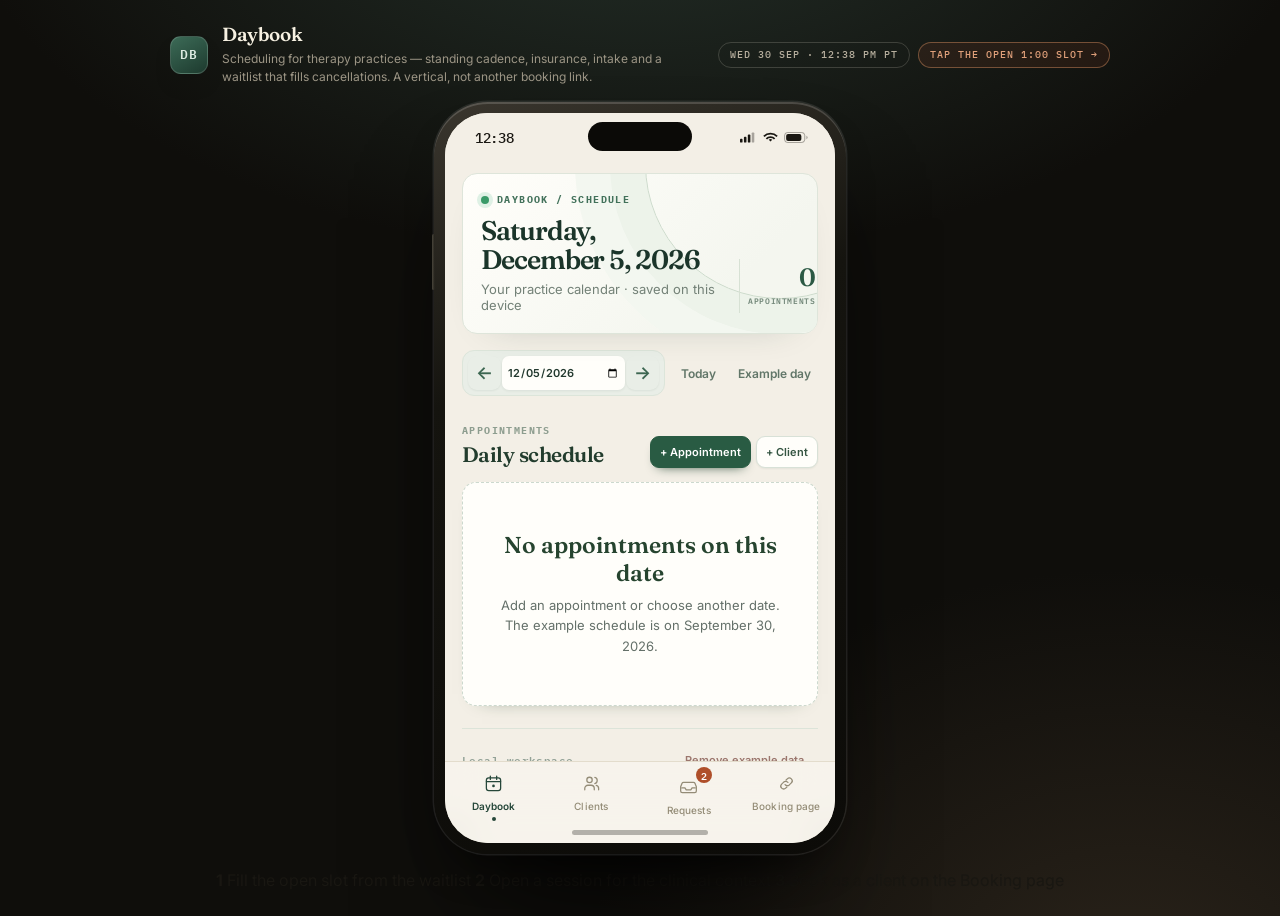
==== commit 216f9885: "Build authenticated Daybook practice workspace" ====
--- a/index.html
+++ b/index.html
@@ -10,6 +10,7 @@
 <link rel="preconnect" href="https://fonts.gstatic.com" crossorigin>
 <link href="https://fonts.googleapis.com/css2?family=Fraunces:ital,opsz,wght@0,9..144,400..700;1,9..144,400..600&family=Inter:wght@400;500;600&family=IBM+Plex+Mono:wght@400;500&display=swap" rel="stylesheet">
 <link rel="stylesheet" href="css/styles.css?v=1">
+<link rel="stylesheet" href="css/workspace.css?v=1">
 </head>
 <body>
 
@@ -85,6 +86,7 @@
 <script src="js/screens-schedule.js?v=1"></script>
 <script src="js/screens-people.js?v=1"></script>
 <script src="js/screens-booking.js?v=1"></script>
+<script src="js/workspace.js?v=1"></script>
 <script src="js/app.js?v=1"></script>
 </body>
 </html>
--- a/css/workspace.css
+++ b/css/workspace.css
@@ -0,0 +1,105 @@
+.db-workspace{padding:24px;max-width:1050px;margin:auto;color:var(--ink,#252722)}
+.db-heading h1{font-family:Fraunces,serif;font-size:clamp(25px,3vw,38px);margin:6px 0}
+.db-heading p{color:var(--ink-2,#66706a);margin:0 0 18px;font-size:14px}
+.db-eyebrow{font:600 11px 'IBM Plex Mono',monospace;letter-spacing:.1em;color:var(--pine,#366755)}
+.db-toolbar,.db-client-actions{display:flex;gap:8px;flex-wrap:wrap;align-items:center;margin:12px 0}
+.db-client-actions{padding:12px 20px;margin:0}
+.db-booking-note{font-size:12px;color:#50665b}
+.db-btn{border:1px solid #d7ddd7;background:#fff;color:#24332d;border-radius:9px;padding:9px 12px;font:600 12px Inter,sans-serif;cursor:pointer;white-space:nowrap}
+.db-btn:hover{background:#edf3ef}
+.db-btn.db-primary{background:#285a48;color:#fff;border-color:#285a48}
+.db-date-label{display:flex;align-items:center;gap:7px;font:600 12px Inter,sans-serif}
+.db-date-label input,.db-field input,.db-field select{border:1px solid #cdd6ce;border-radius:8px;padding:9px;background:#fff;color:#26342c;font:13px Inter,sans-serif;min-width:0}
+.db-list{display:grid;gap:9px;margin-top:20px}
+.db-card{display:flex;align-items:center;gap:10px;background:#fff;border:1px solid #dce2dc;border-radius:12px;padding:12px}
+.db-time{font:600 13px 'IBM Plex Mono',monospace;min-width:75px}
+.db-card-main{flex:1;display:flex;flex-direction:column;gap:3px;min-width:0}
+.db-card-main strong{font-size:14px}.db-card-main span{font-size:12px;color:#647069}
+.db-empty{background:#fff;border:1px dashed #cdd6ce;border-radius:14px;padding:30px;text-align:center;margin-top:20px}
+.db-empty h2{font:600 19px Fraunces,serif}.db-empty p{font-size:13px;color:#647069}
+.db-modal-backdrop{position:fixed;inset:0;background:#17251bd1;z-index:9999;display:flex;align-items:center;justify-content:center;padding:16px}
+.db-modal{background:#fff;color:#26342c;width:min(100%,440px);max-height:90vh;overflow:auto;border-radius:18px;padding:24px;box-shadow:0 24px 80px #0003;display:grid;gap:12px}
+.db-modal h2{font:600 25px Fraunces,serif;margin:0 0 5px}
+.db-field{display:grid;gap:5px;font:600 12px Inter,sans-serif}.db-field input,.db-field select{width:100%;box-sizing:border-box}
+.db-modal-actions{display:flex;justify-content:flex-end;gap:8px;margin-top:8px}
+@media(max-width:650px){.db-workspace{padding:16px}.db-toolbar{gap:6px}.db-card{flex-wrap:wrap}.db-card-main{min-width:calc(100% - 100px)}.db-card .db-btn{flex:1}}
+
+/* Workspace visual refinement */
+.db-workspace{max-width:1160px;padding:clamp(20px,3vw,44px);color:#1c3028}
+.db-heading{position:relative;isolation:isolate;overflow:hidden;display:flex;justify-content:space-between;align-items:flex-end;gap:20px;padding:clamp(24px,3vw,38px);background:linear-gradient(135deg,#fffefa,#f4f6ef 75%);border:1px solid #dee5da;border-radius:20px;box-shadow:0 14px 40px -30px #17362955}
+.db-heading::after{content:"";position:absolute;z-index:-1;width:270px;height:270px;border:1px solid #cddbcc;border-radius:50%;right:-98px;top:-145px;box-shadow:0 0 0 35px #edf3ea,0 0 0 70px #f3f7f0}
+.db-eyebrow{display:flex;align-items:center;gap:8px;color:#42715a;font:700 10px/1.2 'IBM Plex Mono',monospace;letter-spacing:.14em}
+.db-live-dot{height:8px;width:8px;border-radius:50%;background:#3a9a68;box-shadow:0 0 0 4px #dff1e5}
+.db-heading h1{font:600 clamp(30px,3.2vw,48px)/1.08 Fraunces,Georgia,serif;letter-spacing:-.04em;max-width:700px;margin:15px 0 10px;color:#1b352a}
+.db-heading p{font-size:13px;color:#738177;margin:0}
+.db-day-count{display:grid;justify-items:end;align-content:center;min-width:116px;padding:12px 16px;border-left:1px solid #d7e1d4}
+.db-day-count strong{font:600 34px/1 Fraunces,Georgia,serif;color:#2b5944}
+.db-day-count span{font:600 10px/1.5 'IBM Plex Mono',monospace;letter-spacing:.08em;text-transform:uppercase;color:#728779;margin-top:5px}
+.db-controls{display:flex;align-items:center;justify-content:space-between;gap:14px;flex-wrap:wrap;margin:22px 0 30px}
+.db-date-nav,.db-quick-nav,.db-action-buttons{display:flex;align-items:center;gap:8px}
+.db-date-nav{padding:5px;background:#e9eee7;border:1px solid #dce5da;border-radius:12px}
+.db-date-nav>.db-btn{font-size:18px;line-height:1;padding:9px 13px;border:0;background:transparent;color:#3c6651}
+.db-date-nav>.db-btn:hover{background:#dce7dc}
+.db-date-label{display:flex;gap:11px;align-items:center;font:700 10px 'IBM Plex Mono',monospace;letter-spacing:.08em;color:#688071}
+.db-date-label input{border:0;background:#fffefa;box-shadow:0 1px 3px #102e1912;border-radius:7px;color:#22392e;font-size:13px;font-weight:600;min-height:34px;padding:6px 9px}
+.db-btn{border-color:#d8e1d7;background:#fffefa;color:#355542;border-radius:9px;padding:9px 14px;font-size:12px;box-shadow:0 1px 2px #152f1910;transition:background .18s,border-color .18s,transform .18s,box-shadow .18s}
+.db-btn:hover{background:#f2f7f0;border-color:#9ebba5;transform:translateY(-1px);box-shadow:0 4px 12px #15301d16}
+.db-btn:focus-visible,.db-date-label input:focus-visible,.db-field input:focus-visible,.db-field select:focus-visible{outline:3px solid #9acbac;outline-offset:2px}
+.db-btn.db-primary{background:#295b43;border-color:#295b43;color:white;box-shadow:0 6px 12px -8px #173b26}
+.db-btn.db-primary:hover{background:#1c4833;border-color:#1c4833}
+.db-quick-nav .db-btn{background:transparent;box-shadow:none;border:0;color:#617668}
+.db-quick-nav .db-btn:hover{background:#e8efe7}
+.db-actions{display:flex;justify-content:space-between;align-items:end;gap:12px;margin:0 0 14px}
+.db-section-kicker{font:700 10px 'IBM Plex Mono',monospace;letter-spacing:.14em;color:#8d9d8f}
+.db-actions h2{font:600 24px/1.2 Fraunces,Georgia,serif;color:#223c2d;letter-spacing:-.025em;margin:4px 0 0}
+.db-list{display:grid;gap:8px;margin:0}
+.db-card{display:flex;align-items:center;gap:16px;min-height:88px;background:#fffefa;border:1px solid #dee5dc;border-left:3px solid #7da68b;border-radius:12px;padding:15px 18px;box-shadow:0 5px 15px -13px #1c382c66;transition:transform .18s,box-shadow .18s,border-color .18s}
+.db-card:hover{transform:translateY(-2px);border-color:#b6cebb;box-shadow:0 12px 25px -18px #17362966}
+.db-time{display:flex;align-items:baseline;gap:3px;min-width:90px;color:#335a43;font-family:'IBM Plex Mono',monospace}
+.db-time b{font-size:14px}.db-time small{font-size:10px;font-weight:600;color:#819386}
+.db-avatar{display:grid;place-items:center;flex:0 0 37px;width:37px;height:37px;border-radius:10px;background:#e8efe7;color:#3b654c;font:700 11px 'IBM Plex Mono',monospace}
+.db-card-main{display:grid;gap:5px;flex:1;min-width:0}
+.db-card-main strong{font-size:14px;color:#23372c}.db-card-main span{font-size:12px;color:#809083}
+.db-card-actions{display:flex;gap:6px}
+.db-card-actions .db-btn{padding:7px 10px;font-size:11px;background:#f9fbf8;box-shadow:none}
+.db-card-actions [data-db="delete-session"]{color:#9a675b}
+.db-empty{margin-top:0;background:#fffefa;border-color:#ccd9ce;border-radius:14px;padding:48px 24px;box-shadow:0 8px 20px -20px #15341c}
+.db-empty h2{font-size:23px;color:#26442f}.db-empty p{max-width:350px;margin:8px auto 0;line-height:1.6}
+.db-footer-note{display:flex;align-items:center;justify-content:space-between;gap:12px;margin-top:22px;padding-top:15px;border-top:1px solid #dce4d9;font:600 11px 'IBM Plex Mono',monospace;letter-spacing:.04em;color:#93a297}
+.db-footer-note .db-btn{font:600 11px Inter,sans-serif;background:transparent;border:0;box-shadow:none;color:#9b766d}
+.db-client-actions{gap:12px;padding:10px 0 16px}
+.db-modal{border:1px solid #dfe9dc;box-shadow:0 25px 80px #0d291c55;border-radius:20px;padding:28px;gap:15px}
+.db-modal h2{font-size:30px;color:#223e2b}
+.db-field{color:#4d6754;letter-spacing:.01em}
+.db-field input,.db-field select{padding:11px 12px;border-color:#d7e2d5;background:#fdfefa}
+.db-modal-backdrop{background:#0c2319b9;backdrop-filter:blur(4px)}
+body:has(.app){background:#f4f6f1}
+body:has(.app) .main{background:linear-gradient(145deg,#f7f9f5,#edf2eb)}
+body:has(.app) .sidebar{background:linear-gradient(180deg,#173b2a,#102d21);box-shadow:8px 0 30px #122d1b18}
+body:has(.app) .sb-item.on{background:#ffffff1e;box-shadow:inset 3px 0 #afd2ae}
+body:has(.app) .sb-logo{border-radius:10px;background:#e6f0e7;color:#1d5034}
+body:not(:has(.app)) .db-workspace{padding:14px 17px 25px}
+body:not(:has(.app)) .db-heading{border-radius:15px;padding:20px 18px}
+body:not(:has(.app)) .db-heading h1{font-size:27px;margin:10px 0 7px}
+body:not(:has(.app)) .db-day-count{min-width:60px;padding:6px 0 6px 8px}
+body:not(:has(.app)) .db-day-count strong{font-size:25px}
+body:not(:has(.app)) .db-day-count span{font-size:8px}
+body:not(:has(.app)) .db-controls{margin:16px 0 22px;gap:5px}
+body:not(:has(.app)) .db-date-label span{display:none}
+body:not(:has(.app)) .db-date-label input{font-size:11px;width:123px;padding:5px}
+body:not(:has(.app)) .db-date-nav{gap:1px}
+body:not(:has(.app)) .db-date-nav>.db-btn{padding:8px}
+body:not(:has(.app)) .db-quick-nav .db-btn{padding:6px 7px}
+body:not(:has(.app)) .db-actions h2{font-size:21px}
+body:not(:has(.app)) .db-action-buttons{gap:5px}
+body:not(:has(.app)) .db-action-buttons .db-btn{padding:8px 9px;font-size:11px}
+body:not(:has(.app)) .db-card{gap:8px;min-height:72px;padding:12px}
+body:not(:has(.app)) .db-time{min-width:58px;display:grid;gap:1px}
+body:not(:has(.app)) .db-time b{font-size:12px}
+body:not(:has(.app)) .db-avatar{width:30px;height:30px;flex-basis:30px;border-radius:8px}
+body:not(:has(.app)) .db-card-main strong{font-size:12px}
+body:not(:has(.app)) .db-card-main span{font-size:10px}
+body:not(:has(.app)) .db-card-actions{gap:2px}
+body:not(:has(.app)) .db-card-actions .db-btn{padding:6px;font-size:10px}
+@media(max-width:720px){body:has(.app) .db-workspace{padding:18px 14px}body:has(.app) .db-heading{padding:22px 18px}body:has(.app) .db-heading h1{font-size:30px}body:has(.app) .db-day-count{min-width:65px;padding:7px}body:has(.app) .db-day-count strong{font-size:26px}body:has(.app) .db-date-label span{display:none}body:has(.app) .db-actions{align-items:center}body:has(.app) .db-card{flex-wrap:nowrap;gap:8px;padding:12px}body:has(.app) .db-time{min-width:57px;display:grid}body:has(.app) .db-avatar{width:30px;height:30px;flex-basis:30px}body:has(.app) .db-card-actions{flex-direction:column}}
+@media(max-width:720px){body:has(.app) .db-heading{align-items:start}body:has(.app) .db-heading h1{font-size:27px;max-width:none}body:has(.app) .db-day-count{display:none}body:has(.app) .db-controls{margin:16px 0 25px}body:has(.app) .db-actions{display:block}body:has(.app) .db-actions h2{font-size:22px;white-space:nowrap}body:has(.app) .db-action-buttons{margin-top:12px}body:has(.app) .db-card-main{min-width:0}body:has(.app) .db-card-main strong{font-size:12px}body:has(.app) .db-card-main span{font-size:10px}}
